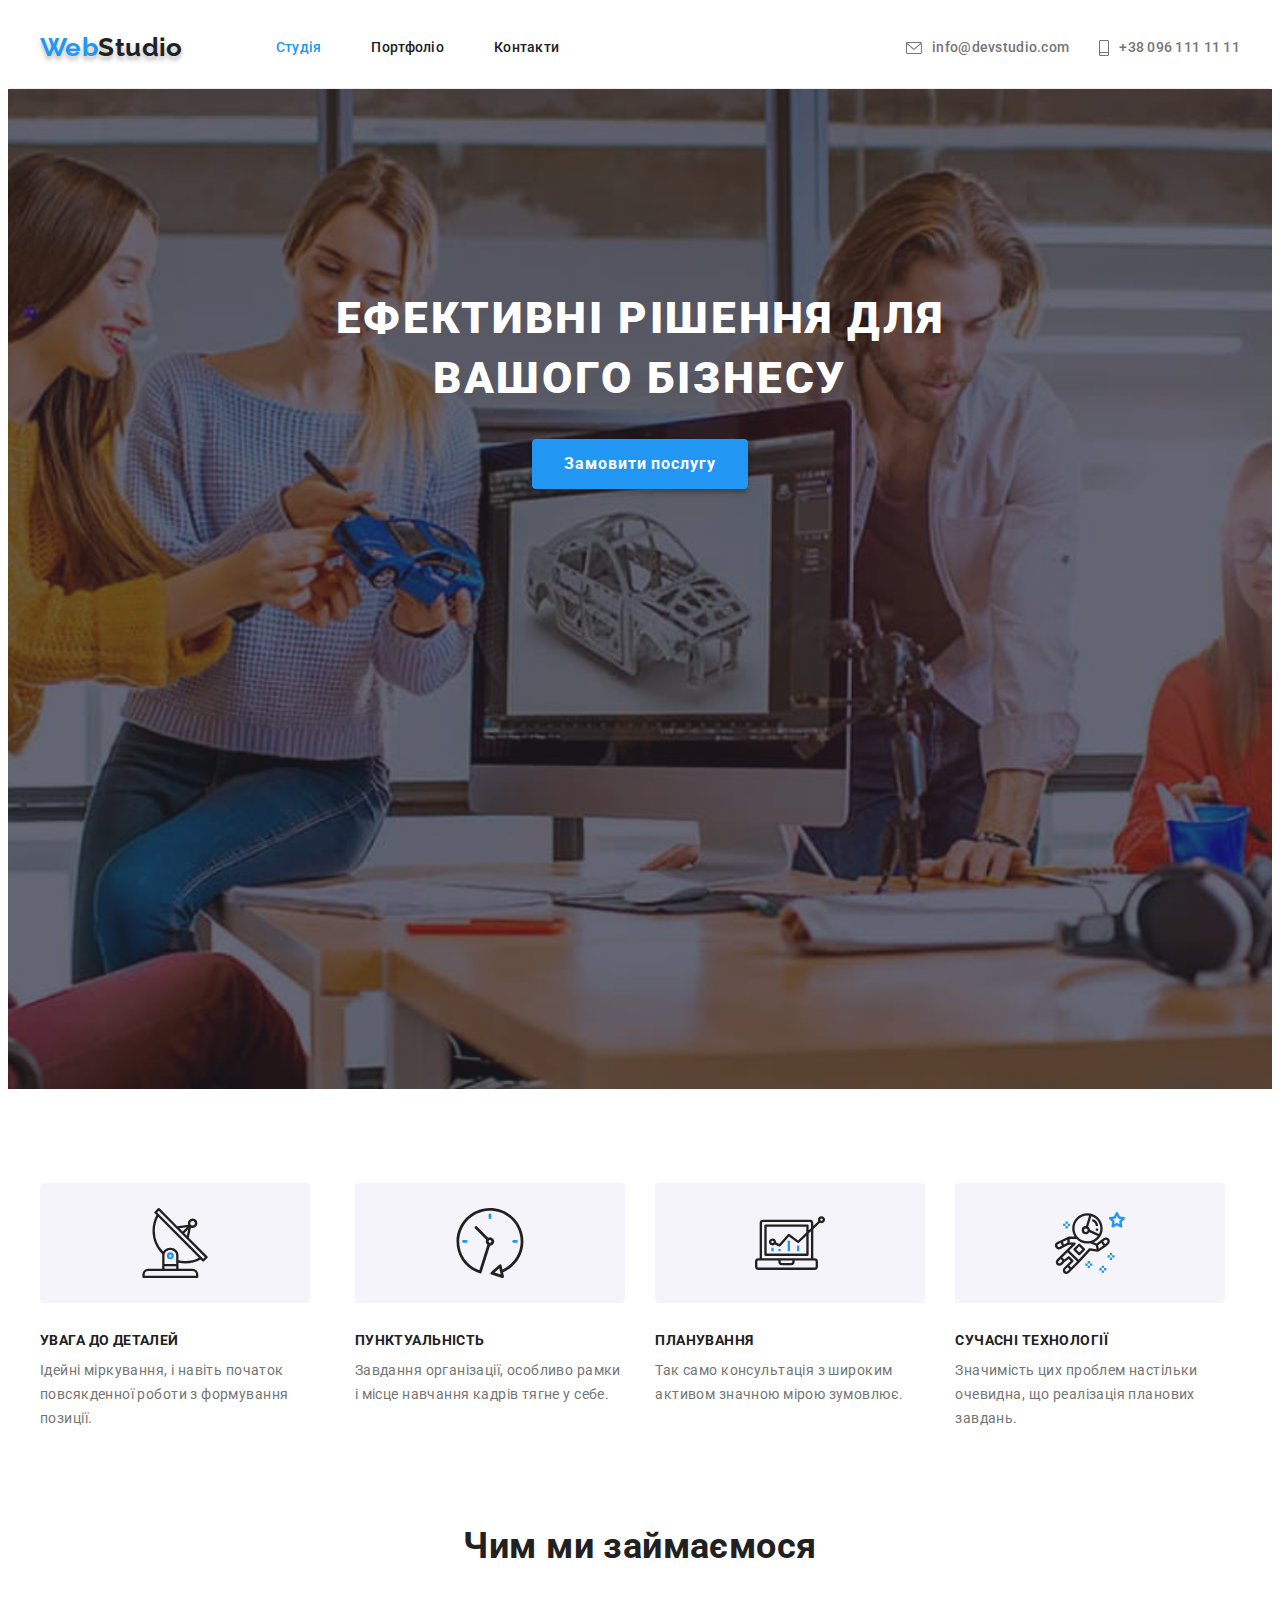
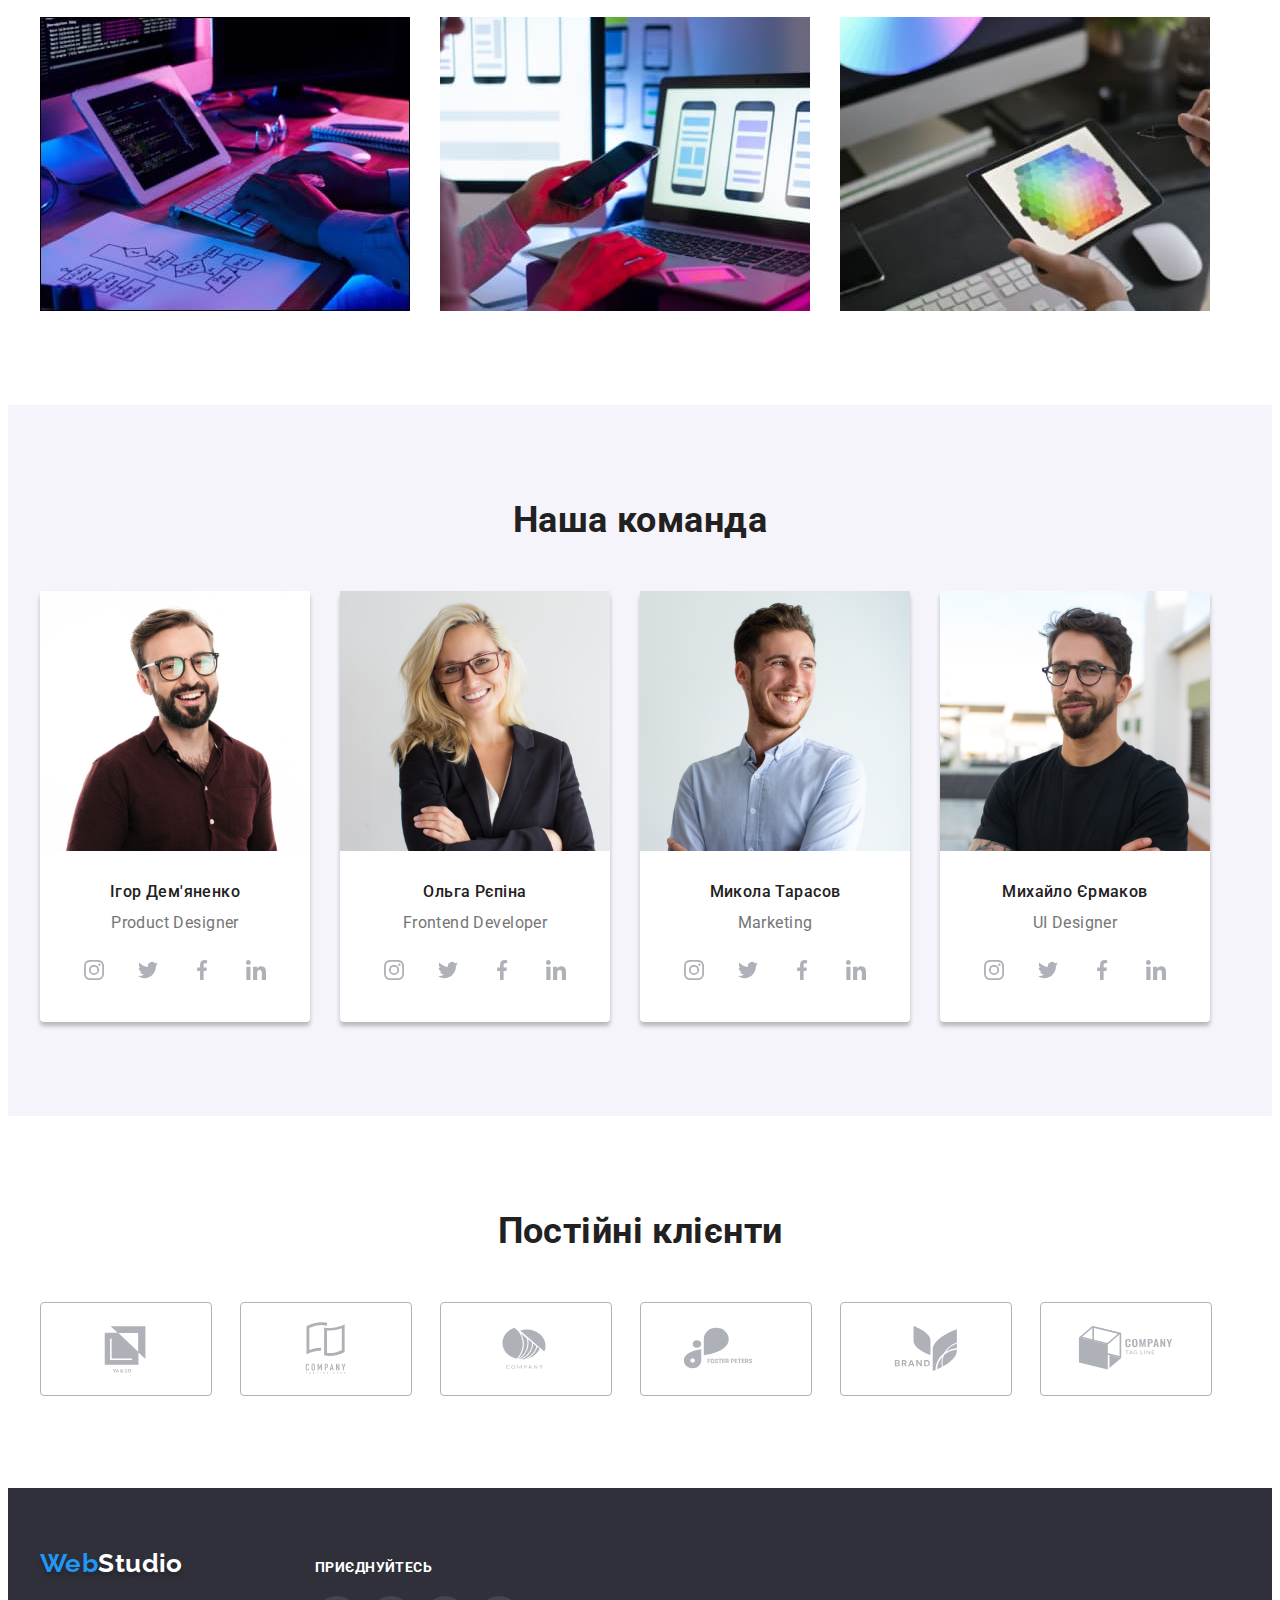
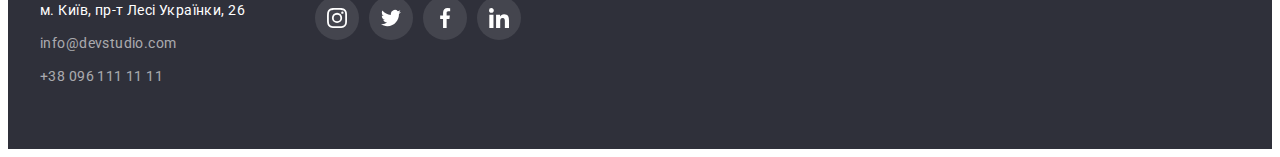
==== index.html @ a99aeb9b "added files from homework4" ====
<!DOCTYPE html>
<html lang="uk">

<head>
  <meta charset="UTF-8">
  <meta http-equiv="X-UA-Compatible" content="IE=edge">
  <meta name="viewport" content="width=device-width, initial-scale=1.0">
  <title>Головна</title>
  <link rel="preconnect" href="https://fonts.googleapis.com">
  <link rel="preconnect" href="https://fonts.gstatic.com" crossorigin>
  <link href="https://fonts.googleapis.com/css2?family=Raleway:wght@700&family=Roboto:wght@400;500;700;900&display=swap"
    rel="stylesheet">
  <link rel="stylesheet" href="https://cdnjs.cloudflare.com/ajax/libs/modern-normalize/1.1.0/modern-normalize.min.css"
    integrity="sha512-wpPYUAdjBVSE4KJnH1VR1HeZfpl1ub8YT/NKx4PuQ5NmX2tKuGu6U/JRp5y+Y8XG2tV+wKQpNHVUX03MfMFn9Q=="
    crossorigin="anonymous" referrerpolicy="no-referrer" />
  <link rel="stylesheet" href="./css/styles.css">

</head>

<body>
  <!-- Шапка сторінки -->
  <header class="main-header">
    <div class="conteiner main-nav">
      <nav class="site-nav">
        <a class="logo" href="./index.html"><span class="log">Web</span>Studio</a>
        <ul class="list-nav">
          <li class="item"><a class="nav-link link" href="./portfolio.html"><span class="accent">Студія</span></a></li>
          <li class="item"><a class="nav-link link" href="./portfolio.html">Портфоліо</a></li>
          <li class="item"><a class="nav-link link" href="./index.html">Контакти</a></li>
        </ul>
      </nav>
      <div class="mail-tell-header">
        <a class="contacts" href="mailto:info@devstudio.com">
          <svg class="mail-icon" width="16px" height="12px">
            <use href="./images/icons.svg#icon-envelope"></use>
          </svg>info@devstudio.com</a>
        <a class="contacts" href="tel:+380961111111"><svg class="icon-tell" width="10px" height="16px">
            <use href="./images/icons.svg#icon-smartphone"></use>
          </svg>+38 096 111 11 11</a>
      </div>
    </div>
  </header>
  <main>

    <section class="hero">
      <div class="conteiner">
        <h1 class="promo-title">Ефективні рішення для вашого бізнесу</h1>
        <button class="button buttons" type="button">Замовити послугу</button>
      </div>
    </section>
    <section class="section">
      <!--заголовок буде скритий-->
      <div class="conteiner">
        <h2 class="visually-hidden">Наші особливості</h2>
        <ul class="list-about">
          <li class="item-about">
            <div class="thumb"> <svg aria-label="логотип-антена" class="logo-why">
                <use href="./images/icons.svg#icon-antenna-logo"></use>
              </svg></div>
            <h3 class="why-title">Увага до деталей</h3>
            <p class="about">
              Ідейні міркування, і навіть початок повсякденної роботи з формування позиції.
            </p>
          </li>
          <li class="item-about">
            <div class="thumb"> <svg aria-label="логотип-годинник" class="logo-why">
                <use href="./images/icons.svg#icon-clock-logo"></use>
              </svg></div>
            <h3 class="why-title">Пунктуальність</h3>
            <p class="about">
              Завдання організації, особливо рамки і місце навчання кадрів тягне у себе.
            </p>
          </li>
          <li class="item-about">
            <div class="thumb"> <svg aria-label="логотип-діаграмма" class="logo-why">
                <use href="./images/icons.svg#icon-diagram-logo"></use>
              </svg></div>
            <h3 class="why-title">Планування</h3>
            <p class="about">Так само консультація з широким активом значною мірою зумовлює.</p>
          </li>
          <li class="item-about">
            <div class="thumb"><svg aria-label="логотип-астронавт" class="logo-why">
                <use href="./images/icons.svg#icon-astronaut-logo"></use>
              </svg> </div>
            <h3 class="why-title">Сучасні технології</h3>
            <p class="about">Значимість цих проблем настільки очевидна, що реалізація планових завдань.</p>
          </li>
        </ul>
      </div>
    </section>
    <section class="section section-nopad">
      <div class="conteiner">
        <h2 class="section-title">Чим ми займаємося</h2>
        <ul class="list-photo">
          <li class="photo-items">
            <img src="./images/do1.jpg" alt="pages for PC" width="370">
          </li>
          <li class="photo-items">
            <img src="./images/do2.jpg" alt="pages for mobile" width="370">
          </li>
          <li class="photo-items">
            <img src="./images/do3.jpg" alt="pages for other gadgets" width="370">
          </li>
        </ul>
      </div>
    </section>
    <section class="our-team section">
      <div class="conteiner">
        <h2 class="section-title">Наша команда</h2>
        <ul class="list-staff">
          <li class="item-staff">
            <img src="./images/photo-1.jpg" alt="Igor's photo" width="270" height="260">
            <div class="staff-cards">
              <h3 class="staff-title">Ігор Дем'яненко </h3>
              <p class="position">Product Designer</p>
              <ul class="list-social-network">
                <li class="network-item"> <a class="social-link link" href="https://www.instagram.com/" target="_blank"
                    rel="noopener noreferrer nofollow"><svg aria-label="логотип Інстаграм" class="cards-icons-network">
                      <use href="./images/icons.svg#icon-instagram-logo"></use>
                    </svg></a></li>
                <li class="network-item"><a class="social-link link"" href=" https://twitter.com/" target="_blank"
                    rel="noopener noreferrer nofollow"><svg aria-label="логотип Твіттер" class="cards-icons-network">
                      <use href="./images/icons.svg#icon-twitter-logo"></use>
                    </svg></a></li>
                <li class="network-item"><a class="social-link link"" href=" https://www.facebook.com/" target="_blank"
                    rel="noopener noreferrer nofollow"><svg aria-label="логотип Фейсбук" class="cards-icons-network">
                      <use href="./images/icons.svg#icon-facebook-logo"></use>
                    </svg></a></li>
                <li class="network-item"><a class="social-link link"" href=" https://www.linkedin.com/" target="_blank"
                    rel="noopener noreferrer nofollow"><svg aria-label="логотип Лінкедин" class="cards-icons-network">
                      <use href="./images/icons.svg#icon-linkedin-logo"></use>
                    </svg></a></li>
              </ul>
            </div>
          </li>
          <li class="item-staff">
            <img src="./images/photo-2.jpg" alt="Olga's photo" width="270" height="260">
            <div class="staff-cards">
              <h3 class="staff-title">Ольга Рєпіна</h3>
              <p class="position">Frontend Developer</p>
              <ul class="list-social-network">
                <li class="network-item"> <a class="social-link link" href="https://www.instagram.com/" target="_blank"
                    rel="noopener noreferrer nofollow"><svg aria-label="логотип Інстаграм" class="cards-icons-network">
                      <use href="./images/icons.svg#icon-instagram-logo"></use>
                    </svg></a></li>
                <li class="network-item"><a class="social-link link"" href=" https://twitter.com/" target="_blank"
                    rel="noopener noreferrer nofollow"><svg aria-label="логотип Твіттер" class="cards-icons-network">
                      <use href="./images/icons.svg#icon-twitter-logo"></use>
                    </svg></a></li>
                <li class="network-item"><a class="social-link link"" href=" https://www.facebook.com/" target="_blank"
                    rel="noopener noreferrer nofollow"><svg aria-label="логотип Фейсбук" class="cards-icons-network">
                      <use href="./images/icons.svg#icon-facebook-logo"></use>
                    </svg></a></li>
                <li class="network-item"><a class="social-link link"" href=" https://www.linkedin.com/" target="_blank"
                    rel="noopener noreferrer nofollow"><svg aria-label="логотип Лінкедин" class="cards-icons-network">
                      <use href="./images/icons.svg#icon-linkedin-logo"></use>
                    </svg></a></li>
              </ul>
            </div>
          </li>
          <li class="item-staff">
            <img src="./images/photo-3.jpg" alt="Mykola's photo" width="270" height="260">
            <div class="staff-cards">
              <h3 class="staff-title">Микола Тарасов</h3>
              <p class="position">Marketing</p>
              <ul class="list-social-network">
                <li class="network-item"> <a class="social-link link" href="https://www.instagram.com/" target="_blank"
                    rel="noopener noreferrer nofollow"><svg aria-label="логотип Інстаграм" class="cards-icons-network">
                      <use href="./images/icons.svg#icon-instagram-logo"></use>
                    </svg></a></li>
                <li class="network-item"><a class="social-link link"" href=" https://twitter.com/" target="_blank"
                    rel="noopener noreferrer nofollow"><svg aria-label="логотип Твіттер" class="cards-icons-network">
                      <use href="./images/icons.svg#icon-twitter-logo"></use>
                    </svg></a></li>
                <li class="network-item"><a class="social-link link"" href=" https://www.facebook.com/" target="_blank"
                    rel="noopener noreferrer nofollow"><svg aria-label="логотип Фейсбук" class="cards-icons-network">
                      <use href="./images/icons.svg#icon-facebook-logo"></use>
                    </svg></a></li>
                <li class="network-item"><a class="social-link link"" href=" https://www.linkedin.com/" target="_blank"
                    rel="noopener noreferrer nofollow"><svg aria-label="логотип Лінкедин" class="cards-icons-network">
                      <use href="./images/icons.svg#icon-linkedin-logo"></use>
                    </svg></a></li>
              </ul>
            </div>
          </li>
          <li class="item-staff">
            <img src="./images/photo-4.jpg" alt="Mykhaylo's photo" width="270" height="260">
            <div class="staff-cards">
              <h3 class="staff-title">Михайло Єрмаков</h3>
              <p class="position">UI Designer</p>
              <ul class="list-social-network">
                <li class="network-item"> <a class="social-link link" href="https://www.instagram.com/" target="_blank"
                    rel="noopener noreferrer nofollow"><svg aria-label="логотип Інстаграм" class="cards-icons-network">
                      <use href="./images/icons.svg#icon-instagram-logo"></use>
                    </svg></a></li>
                <li class="network-item"><a class="social-link link"" href=" https://twitter.com/" target="_blank"
                    rel="noopener noreferrer nofollow"><svg aria-label="логотип Твіттер" class="cards-icons-network">
                      <use href="./images/icons.svg#icon-twitter-logo"></use>
                    </svg></a></li>
                <li class="network-item"><a class="social-link link"" href=" https://www.facebook.com/" target="_blank"
                    rel="noopener noreferrer nofollow"><svg aria-label="логотип Фейсбук" class="cards-icons-network">
                      <use href="./images/icons.svg#icon-facebook-logo"></use>
                    </svg></a></li>
                <li class="network-item"><a class="social-link link"" href=" https://www.linkedin.com/" target="_blank"
                    rel="noopener noreferrer nofollow"><svg aria-label="логотип Лінкедин" class="cards-icons-network">
                      <use href="./images/icons.svg#icon-linkedin-logo"></use>
                    </svg></a></li>
              </ul>
            </div>
          </li>
        </ul>
      </div>
    </section>
    <section class="section">
      <div class="conteiner">
        <h2 class="section-title">Постійні клієнти</h2>
        <ul class="list-partners">
          <li class="items-partners"><a class="link-partners link" href="#"><svg aria-label="логотип компанії"
                class="company-logo logo-hover">
                <use href="./images/icons.svg#icon-partners-1"></use>
              </svg></a></li>
          <li class="items-partners"><a class="link-partners link" href="#"><svg aria-label="логотип компанії"
                class="company-logo ">
                <use href="./images/icons.svg#icon-partners-2"></use>
              </svg></a></li>
          <li class="items-partners"><a class="link-partners link" href="#"><svg aria-label="логотип компанії"
                class="company-logo ">
                <use href="./images/icons.svg#icon-partners-3"></use>
              </svg></a></li>
          <li class="items-partners"><a class="link-partners link" href="#"><svg aria-label="логотип компанії"
                class="company-logo ">
                <use href="./images/icons.svg#icon-partners-4"></use>
              </svg></a>
          </li>
          <li class="items-partners"><a class="link-partners link" href="#"><svg aria-label="логотип компанії"
                class="company-logo ">
                <use href="./images/icons.svg#icon-partners-5"></use>
              </svg></a></li>
          <li class="items-partners"><a class="link-partners link" href="#"><svg aria-label="логотип компанії"
                class="company-logo ">
                <use href="./images/icons.svg#icon-partners-6"></use>
              </svg></a></li>
        </ul>
      </div>
    </section>
  </main>
  <footer class="foot">
    <div class="conteiner footer">
      <div class="logo-contacts"><a class="logo" href="index.html"><span class="log">Web</span><span
            class="logo-footer">Studio</span></a>
        <address>
          <ul class="list-footer">
            <li class="items-footer"><a class="address-link" href="https://goo.gl/maps/CPtrU1FHBa2aNyZL9"
                target="_blank" rel="noopener noreferrer nofollow">м. Київ,
                пр-т Лесі Українки, 26</a></li>
            <li class="items-footer"><a class="footer-link link" href="mailto:info@devstudio.com">info@devstudio.com</a>
            </li>
            <li class="items-footer"><a class="footer-link link" href="tel:+380961111111">+38 096 111 11 11</a></li>
          </ul>
        </address>
      </div>
      <div class="network-link">
        <h3 class="why-title network">Приєднуйтесь</h3>
        <ul class="list-social-network">
          <li class="network-item"> <a class="dark social-link link" href="https://www.instagram.com/" target="_blank"
              rel="noopener noreferrer nofollow"><svg aria-label="логотип Інстаграм" class="icons-network">
                <use href="./images/icons.svg#icon-instagram-logo"></use>
              </svg></a></li>
          <li class="network-item"><a class="dark social-link link" href=" https://twitter.com/" target="_blank"
              rel="noopener noreferrer nofollow"><svg aria-label="логотип Твіттер" class="icons-network">
                <use href="./images/icons.svg#icon-twitter-logo"></use>
              </svg></a></li>
          <li class="network-item"><a class="dark social-link link" href=" https://www.facebook.com/" target="_blank"
              rel="noopener noreferrer nofollow"><svg aria-label="логотип Фейсбук" class="icons-network">
                <use href="./images/icons.svg#icon-facebook-logo"></use>
              </svg></a></li>
          <li class="network-item"><a class="dark social-link link" href=" https://www.linkedin.com/" target="_blank"
              rel="noopener noreferrer nofollow"><svg aria-label="логотип Лінкедин" class="icons-network">
                <use href="./images/icons.svg#icon-linkedin-logo"></use>
              </svg></a></li>
        </ul>
      </div>
    </div>

  </footer>
</body>

</html>
---- css/styles.css ----
:root {
    --primary-text-color: #757575;
    --title-text-color: #212121;
    --accent-color: #2196F3;
    --primary-white-color: #FFFFFF;
    --portfolio-border-color: #EEEEEE;
    --black-color: #000000;
    --section-grey-color: #F5F4FA;
    --grey-shadow: #FFFFFF99;
    --hero-footer-color: #2F303A;
    --header-border-color: #ECECEC;
    --logo-color: #AFB1B8;

}

body {
    font-family: 'Roboto', sans-serif;
    font-size: 14px;
    background-color: var(--primary-white-color);
    color: var(--primary-text-color);
    letter-spacing: 0.03em;

}

h1,
h2,
h3,
h4,
h5,
h6,
p {
    margin-top: 0;
    margin-bottom: 0;
}

ul,
ol {
    margin-top: 0;
    margin-bottom: 0;
    padding-left: 0;
}

.section {
    padding-top: 94px;
    padding-bottom: 94px;
}

.buttons {
    display: block;
    margin: 0 auto;
    cursor: pointer;
    border: none;
    border-radius: 4px;

    text-align: center;
    font-family: inherit;
}

img {
    display: block;
    max-width: 100%;
    height: auto;
}

.link {
    text-decoration: none;
}

.list-nav,
.list-about,
.list-photo,
.list-staff,
.list-footer,
.list-button,
.list-partners,
.list-portfolio,
.list-social-network {
    list-style-type: none;
}

.conteiner {
    margin-left: auto;
    margin-right: auto;
    width: 1200px;
    padding-left: 15px;
    padding-right: 15px;

}

.main-header {
    border-bottom: 1px solid var(--header-border-color);

    border-bottom-left-radius: 4px;
    border-bottom-right-radius: 4px;
    box-shadow: 0px, 4px rgba(0, 0, 0, 0.25);
}

.logo {
    font-family: 'Raleway';
    font-weight: 700;
    font-size: 26px;
    line-height: 1.2;
    text-decoration: none;
    text-shadow: 0px 4px 4px rgba(0, 0, 0, 0.25);
    color: var(--title-text-color)
}

.logo>.log {
    color: var(--accent-color);
}

.accent {
    color: var(--accent-color);
}

.visually-hidden {
    position: absolute;
    width: 1px;
    height: 1px;
    margin: -1px;
    border: 0;
    padding: 0;

    white-space: nowrap;
    clip-path: inset(100%);
    clip: rect(0 0 0 0);
    overflow: hidden;
}

.site-nav .nav-link {
    display: inline-block;

    padding-top: 32px;
    padding-bottom: 32px;

    font-weight: 500;
    line-height: 1.14;
    letter-spacing: 0.02em;
    color: var(--title-text-color);
}


.list-nav,
.site-nav,
.main-nav,
.list-photo,
.list-staff {
    display: flex;
    align-items: center;
}

/* Шапка навігація */
.list-nav {
    margin-left: 93px;
    gap: 50px;

}

.mail-tell-header {
    display: flex;
    gap: 30px;
    justify-content: center;
    align-items: center;
    margin-left: auto;
}

.site-nav .nav-link:hover,
.site-nav .nav-link:focus,
.contacts:hover,
.contacts:focus,
.list-footer a:hover,
.list-footer a:focus {
    color: var(--accent-color);
}

.contacts {
    display: inline-flex;
    align-items: center;
    padding-top: 32px;
    padding-bottom: 32px;

    font-weight: 500;
    line-height: 1.14;
    letter-spacing: 0.02em;
    color: var(--primary-text-color);
    fill: currentColor;
    text-decoration: none;

}

.contacts>.mail-icon {
    margin-right: 10px;

}

.contacts>.icon-tell {
    margin-right: 10px;

}

.icon-tell:hover,
.icon-tell:focus,
.mail-icon:hover,
.mail-icon:focus {
    fill: var(--accent-color);
}

/* Герой */
.hero {
    max-width: 1600px;
    height: 600px;
    margin: 0 auto;
    padding: 200px 0;
    text-align: center;
    background-color: #C4C4C4;
    background-image: linear-gradient(rgba(47, 48, 58, 0.4),
            rgba(47, 48, 58, 0.4)),
        url("../images/BG-image.jpg");
    background-repeat: no-repeat;
    background-position: center;
    background-size: cover;
}

.promo-title {
    width: 696px;
    margin: 0 auto;
    margin-bottom: 30px;
    font-weight: 900;

    font-size: 44px;
    line-height: 1.36;

    letter-spacing: 0.06em;
    text-transform: uppercase;
    color: var(--primary-white-color);
}

.button {
    padding: 10px 32px;
    background-color: var(--accent-color);
    color: var(--primary-white-color);
    font-weight: 700;
    font-size: 16px;
    line-height: 1.88;
    letter-spacing: 0.06em;

    box-shadow: 0px 4px 4px rgba(0, 0, 0, 0.25);
    border-radius: 4px;
}

.button:hover,
.button:focus {
    background-color: #188CE8;
    box-shadow: 0px 4px 4px rgba(0, 0, 0, 0.15);
}

.section-nopad {
    padding-top: 0;
}

/* Секція 2  */
.list-about {
    display: flex;
    align-items: flex-start;
    gap: 30px;
}

.item-about {
    flex-basis: calc((100%-90px)/4);
}

.thumb {
    display: flex;
    align-items: center;
    justify-content: center;

    margin-bottom: 30px;
    width: 270px;
    height: 120px;

    background-color: var(--section-grey-color);
    border-radius: 4px;
}

.logo-why {
    width: 70px;
    height: 70px;
}

.photo-items:not(:last-child),
.item-staff:not(:last-child) {
    margin-right: 30px;
}

/* Секція 3  */
.why-title {
    margin-bottom: 10px;
    color: var(--title-text-color);
    font-size: 14px;
    font-weight: 700;
    line-height: 1.14;
    text-transform: uppercase;
}

.about {
    font-size: 14px;
    line-height: 1.71;
}

.section-title {
    margin-bottom: 50px;
    color: var(--title-text-color);
    font-weight: 700;
    font-size: 36px;
    line-height: 1.17;
    text-align: center;
}

/* Секція 4 */
.our-team {
    background-color: var(--section-grey-color);
    text-align: center;
}

.item-staff {
    background-color: var(--primary-white-color);
    /* Тут має бути ще тінь, але як я зрозуміла поки що це не обов'язково робити*/
    box-shadow: 0px 4px 4px 0px rgba(0, 0, 0, 0.25);
    border-radius: 4px;
}

.staff-cards {
    padding-top: 30px;
    padding-bottom: 30px;
}

.staff-title {
    margin-bottom: 10px;
    color: var(--title-text-color);
    font-weight: 500;
    font-size: 16px;
    line-height: 1.36;
}

.list-social-network {
    display: flex;
    align-items: center;
    justify-content: center;
    gap: 10px;
}

.network-item {
    width: 44px;
    height: 44px;
}

.cards-icons-network {
    width: 20px;
    height: 20px;
    fill: currentColor;
}

.social-link:hover,
.social-link:focus {
    color: var(--primary-white-color);
}

.social-link {
    display: flex;
    justify-content: center;
    align-items: center;
    color: var(--logo-color);

    width: 100%;
    height: 100%;
    border-radius: 50%;
}

.position {
    margin-bottom: 16px;
    font-size: 16px;
    line-height: 1.19;
}

/* Секція 5 */
.list-partners {
    display: flex;
    gap: 30px;

}

.items-partners {

    width: 170px;
    height: 92px;
}

.link-partners {
    display: flex;
    justify-content: center;
    align-items: center;
    width: 100%;
    height: 100%;

    color: var(--logo-color);

    border: 1px solid #AFB1B8;
    border-radius: 4px;
}

.link-partners:hover,
.link-partners:focus {
    border-color: var(--accent-color);
    color: var(--accent-color);
}

.company-logo {
    width: 106px;
    height: 60px;

    fill: currentColor;
}

/* Футер */

.foot {
    background-color: var(--hero-footer-color);
    padding-top: 60px;
    padding-bottom: 60px;
}

.logo-contacts {
    margin-right: 70px;
}

.foot .logo {
    display: block;
    margin-bottom: 20px;
}

.logo-footer {
    color: var(--primary-white-color);
}

.address-link {
    display: block;
    font-style: normal;
    /*исходный текст был курсивным, поэтому поставила font-style: normal */
    line-height: 1.71;
    text-decoration: none;
    color: var(--primary-white-color);
}

.items-footer:not(:last-child) {
    margin-bottom: 9px;
}

.footer {
    display: flex;
    align-items: baseline;
}


.footer-link {
    display: block;
    line-height: 1.71;
    font-style: normal;
    /*исходный текст был курсивным, поэтому поставила font-style: normal */
    color: var(--grey-shadow);
}

.network {
    color: var(--primary-white-color);
    margin-bottom: 20px;
}

.dark {
    background-color: rgba(255, 255, 255, 0.1);
}


.icons-network {
    width: 20px;
    height: 20px;
    fill: var(--primary-white-color);
}

.social-link:hover,
.social-link:focus {
    background-color: var(--accent-color);
}


/* Сторінка портфоліо */

.list-button {
    display: flex;
    justify-content: center;
    margin-bottom: 50px;
    gap: 8px;
}

.button-filter {
    color: var(--title-text-color);
    background-color: var(--section-grey-color);
    font-weight: 500;
    font-size: 16px;
    line-height: 1.62;
    letter-spacing: inherit;

    padding: 6px 22px;
}

.button-filter:hover,
.button-filter:focus {
    background-color: var(--accent-color);
    color: var(--primary-white-color);
    box-shadow: 0px 3px 1px rgba(0, 0, 0, 0.1),
        0px 1px 2px rgba(0, 0, 0, 0.08),
        0px 2px 2px rgba(0, 0, 0, 0.12);
}

.list-portfolio {
    display: flex;
    flex-wrap: wrap;
    gap: 30px;
}

.border {
    padding: 20px 24px;
    /* Встановить стилі правої рамки */
    border-right-width: 1px;
    border-right-style: solid;
    border-right-color: var(--portfolio-border-color);

    /* Встановить стилі нижньої рамки */
    border-bottom-width: 1px;
    border-bottom-style: solid;
    border-bottom-color: var(--portfolio-border-color);

    /* Встановить стилі лівої рамки */
    border-left-width: 1px;
    border-left-style: solid;
    border-left-color: var(--portfolio-border-color);
}

.link-portfolio {
    display: block;

    color: var(--primary-text-color);
}

.link-portfolio:hover,
.link-portfolio:focus {
    box-shadow: 1px 4px 6px 0px rgba(0, 0, 0, 0.16),
        0px 4px 4px 0px rgba(0, 0, 0, 0.06),
        0px 1px 1px 0px rgba(0, 0, 0, 0.12);
}

.portfolio-title {
    margin-bottom: 4px;

    color: var(--title-text-color);
    font-weight: 700;
    font-size: 18px;
    line-height: 2;
    letter-spacing: 0.06em;
}

.about-portfolio {
    font-size: 16px;
    line-height: 1.88;
}
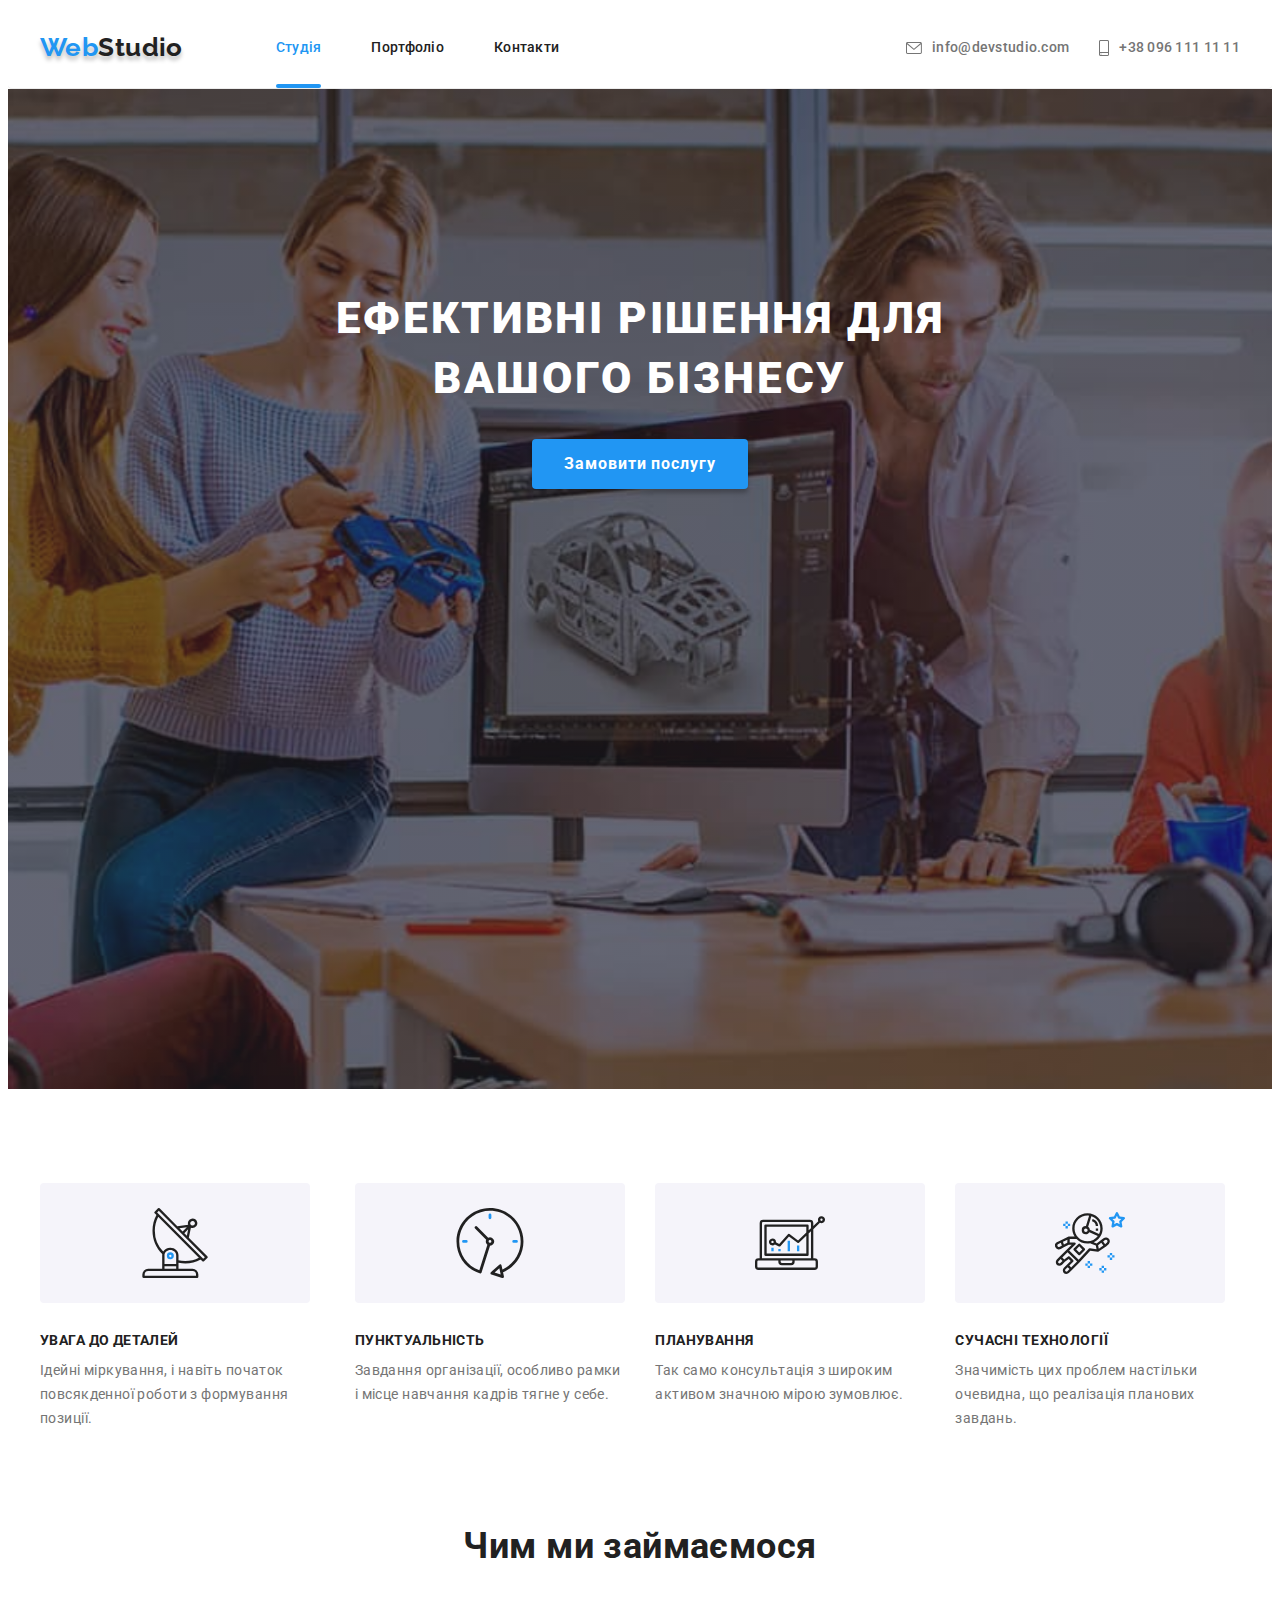
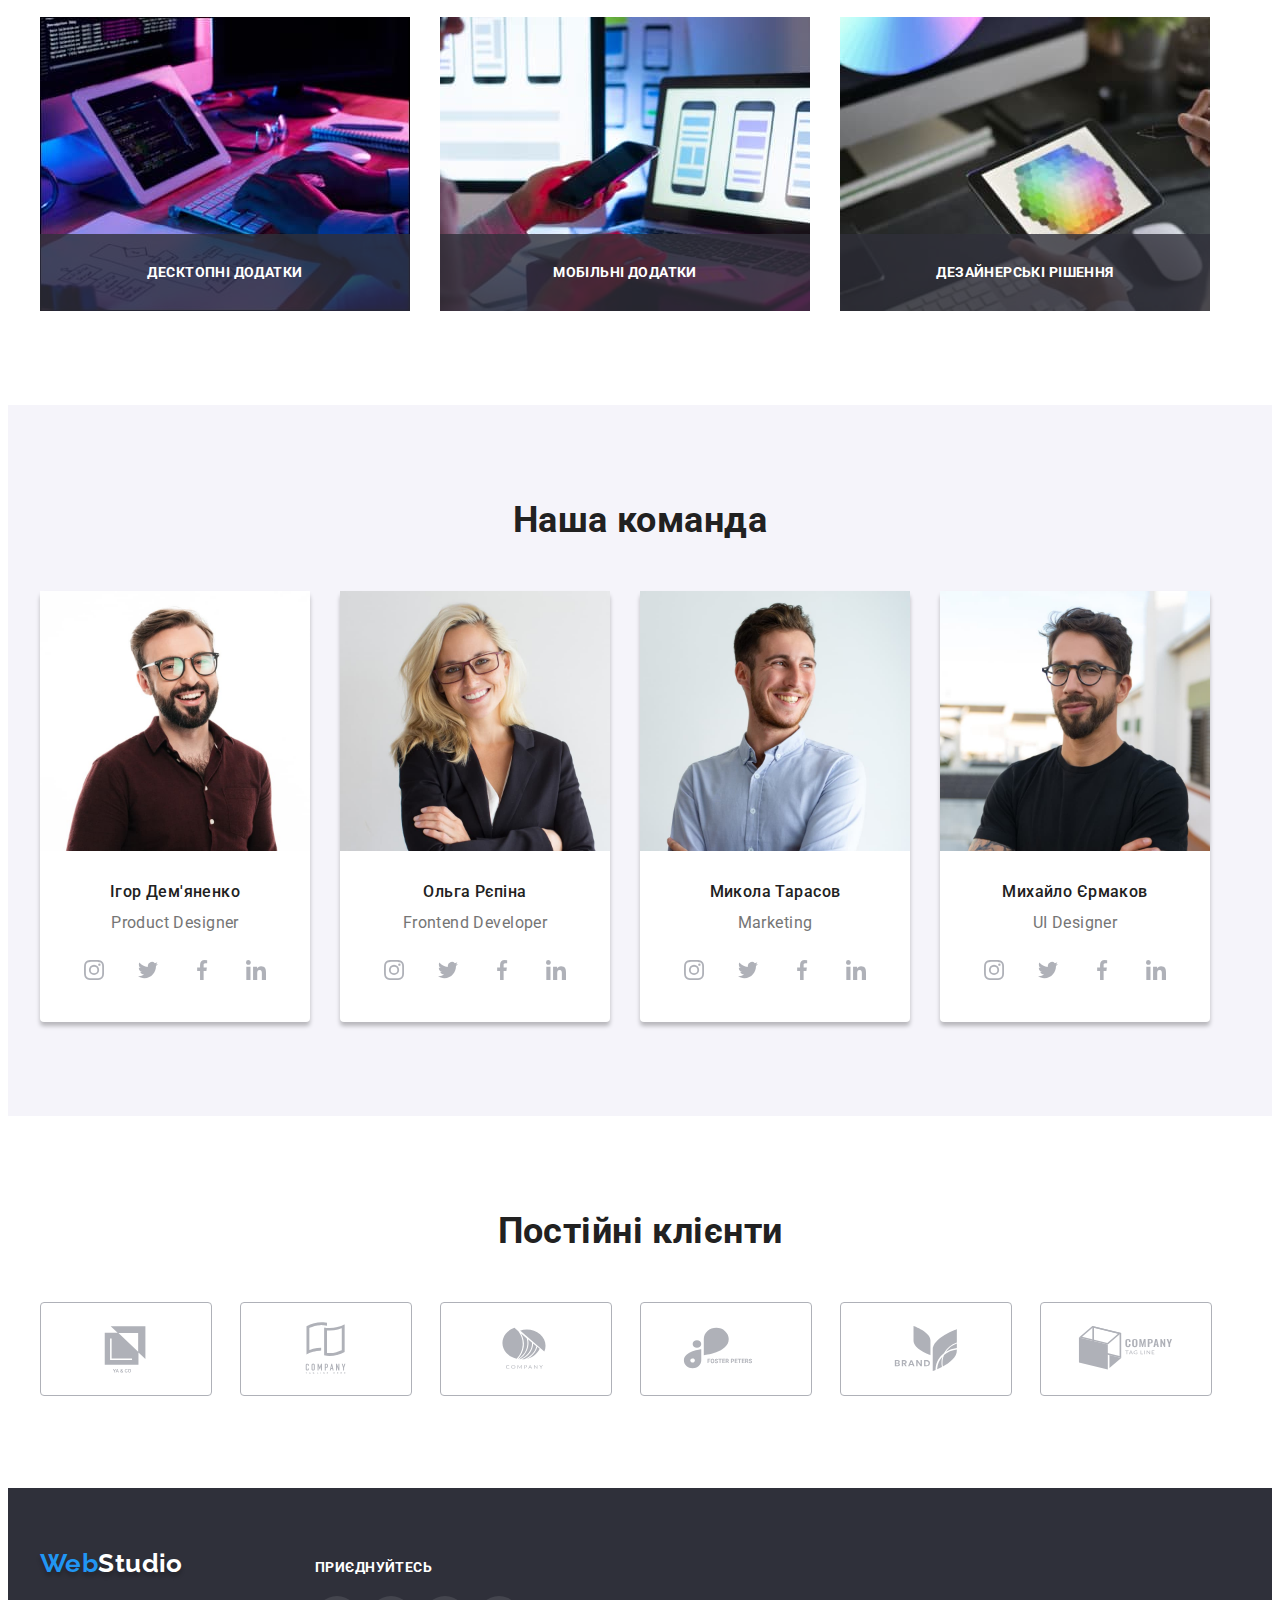
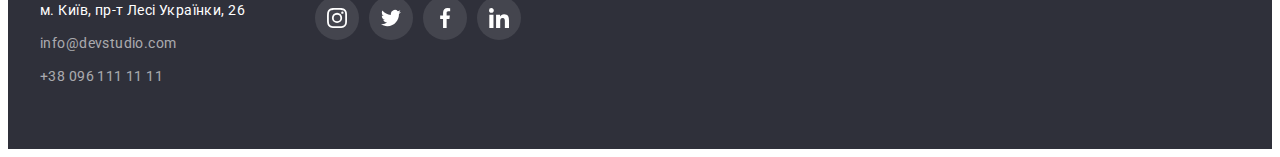
==== commit ed375435: "added overlay" ====
--- a/index.html
+++ b/index.html
@@ -94,12 +94,19 @@
         <ul class="list-photo">
           <li class="photo-items">
             <img src="./images/do1.jpg" alt="pages for PC" width="370">
+
+            <p class="label-text">Десктопні додатки</p>
+
           </li>
           <li class="photo-items">
             <img src="./images/do2.jpg" alt="pages for mobile" width="370">
+            <p class="label-text">Мобільні додатки</p>
           </li>
           <li class="photo-items">
             <img src="./images/do3.jpg" alt="pages for other gadgets" width="370">
+
+            <p class="label-text">Дезайнерські рішення</p>
+
           </li>
         </ul>
       </div>
--- a/css/styles.css
+++ b/css/styles.css
@@ -10,6 +10,7 @@
     --hero-footer-color: #2F303A;
     --header-border-color: #ECECEC;
     --logo-color: #AFB1B8;
+    --transition-dur-fun: 250ms cubic-bezier(0.4, 0, 0.2, 1);
 
 }
 
@@ -64,6 +65,20 @@
 
 .link {
     text-decoration: none;
+}
+
+.visually-hidden {
+    position: absolute;
+    width: 1px;
+    height: 1px;
+    margin: -1px;
+    border: 0;
+    padding: 0;
+
+    white-space: nowrap;
+    clip-path: inset(100%);
+    clip: rect(0 0 0 0);
+    overflow: hidden;
 }
 
 .list-nav,
@@ -109,25 +124,8 @@
     color: var(--accent-color);
 }
 
-.accent {
-    color: var(--accent-color);
-}
-
-.visually-hidden {
-    position: absolute;
-    width: 1px;
-    height: 1px;
-    margin: -1px;
-    border: 0;
-    padding: 0;
-
-    white-space: nowrap;
-    clip-path: inset(100%);
-    clip: rect(0 0 0 0);
-    overflow: hidden;
-}
-
 .site-nav .nav-link {
+    position: relative;
     display: inline-block;
 
     padding-top: 32px;
@@ -137,8 +135,25 @@
     line-height: 1.14;
     letter-spacing: 0.02em;
     color: var(--title-text-color);
-}
-
+
+    transition: color var(--transition-dur-fun);
+}
+
+.accent {
+    color: var(--accent-color);
+}
+
+.accent::after {
+    position: absolute;
+    left: 0;
+    bottom: 0;
+    content: "";
+    display: block;
+    width: 100%;
+    height: 4px;
+    background-color: var(--accent-color);
+    border-radius: 2px;
+}
 
 .list-nav,
 .site-nav,
@@ -185,6 +200,8 @@
     color: var(--primary-text-color);
     fill: currentColor;
     text-decoration: none;
+
+    transition: color var(--transition-dur-fun);
 
 }
 
@@ -245,7 +262,9 @@
     letter-spacing: 0.06em;
 
     box-shadow: 0px 4px 4px rgba(0, 0, 0, 0.25);
-    border-radius: 4px;
+
+    transition: background-color var(--transition-dur-fun),
+        box-shadow var(--transition-dur-fun);
 }
 
 .button:hover,
@@ -290,6 +309,26 @@
 .photo-items:not(:last-child),
 .item-staff:not(:last-child) {
     margin-right: 30px;
+}
+
+.photo-items {
+    position: relative;
+}
+
+.label-text {
+    position: absolute;
+    left: 0;
+    bottom: 0;
+    width: 100%;
+    padding-top: 27px;
+    padding-bottom: 27px;
+    font-weight: 700;
+    font-size: 14px;
+    line-height: 1.6;
+    text-align: center;
+    text-transform: uppercase;
+    color: var(--primary-white-color);
+    background-color: rgba(47, 48, 58, 0.8);
 }
 
 /* Секція 3  */
@@ -358,6 +397,7 @@
     width: 20px;
     height: 20px;
     fill: currentColor;
+    transition: fill var(--transition-dur-fun);
 }
 
 .social-link:hover,
@@ -374,6 +414,9 @@
     width: 100%;
     height: 100%;
     border-radius: 50%;
+
+    transition: color var(--transition-dur-fun),
+        background-color var(--transition-dur-fun);
 }
 
 .position {
@@ -406,6 +449,7 @@
 
     border: 1px solid #AFB1B8;
     border-radius: 4px;
+    transition: color var(--transition-dur-fun), border-color var(--transition-dur-fun);
 }
 
 .link-partners:hover,
@@ -419,6 +463,7 @@
     height: 60px;
 
     fill: currentColor;
+    transition: fill var(--transition-dur-fun);
 }
 
 /* Футер */
@@ -449,6 +494,7 @@
     line-height: 1.71;
     text-decoration: none;
     color: var(--primary-white-color);
+    transition: color var(--transition-dur-fun);
 }
 
 .items-footer:not(:last-child) {
@@ -467,6 +513,8 @@
     font-style: normal;
     /*исходный текст был курсивным, поэтому поставила font-style: normal */
     color: var(--grey-shadow);
+
+    transition: color var(--transition-dur-fun);
 }
 
 .network {
@@ -509,6 +557,9 @@
     letter-spacing: inherit;
 
     padding: 6px 22px;
+    transition: background-color var(--transition-dur-fun),
+        color var(--transition-dur-fun),
+        box-shadow var(--transition-dur-fun);
 }
 
 .button-filter:hover,
@@ -548,6 +599,7 @@
     display: block;
 
     color: var(--primary-text-color);
+    transition: box-shadow var(--transition-dur-fun);
 }
 
 .link-portfolio:hover,
@@ -570,4 +622,35 @@
 .about-portfolio {
     font-size: 16px;
     line-height: 1.88;
+}
+
+.list-wrapper {
+    position: relative;
+    overflow: hidden;
+}
+
+.overlay {
+    position: absolute;
+    top: 0;
+    left: 0;
+    width: 100%;
+    height: 100%;
+    padding: 63px 24px;
+
+    font-weight: 400;
+    font-size: 18px;
+    line-height: 1.3;
+    text-align: left;
+
+    background-color: rgba(33, 150, 243, 0.9);
+    color: var(--primary-white-color);
+
+    overflow: auto;
+    transform: translateY(100%);
+    transition: transform var(--transition-dur-fun);
+}
+
+.link-portfolio:hover .overlay,
+.link-portfolio:focus .overlay {
+    transform: translateY(0%);
 }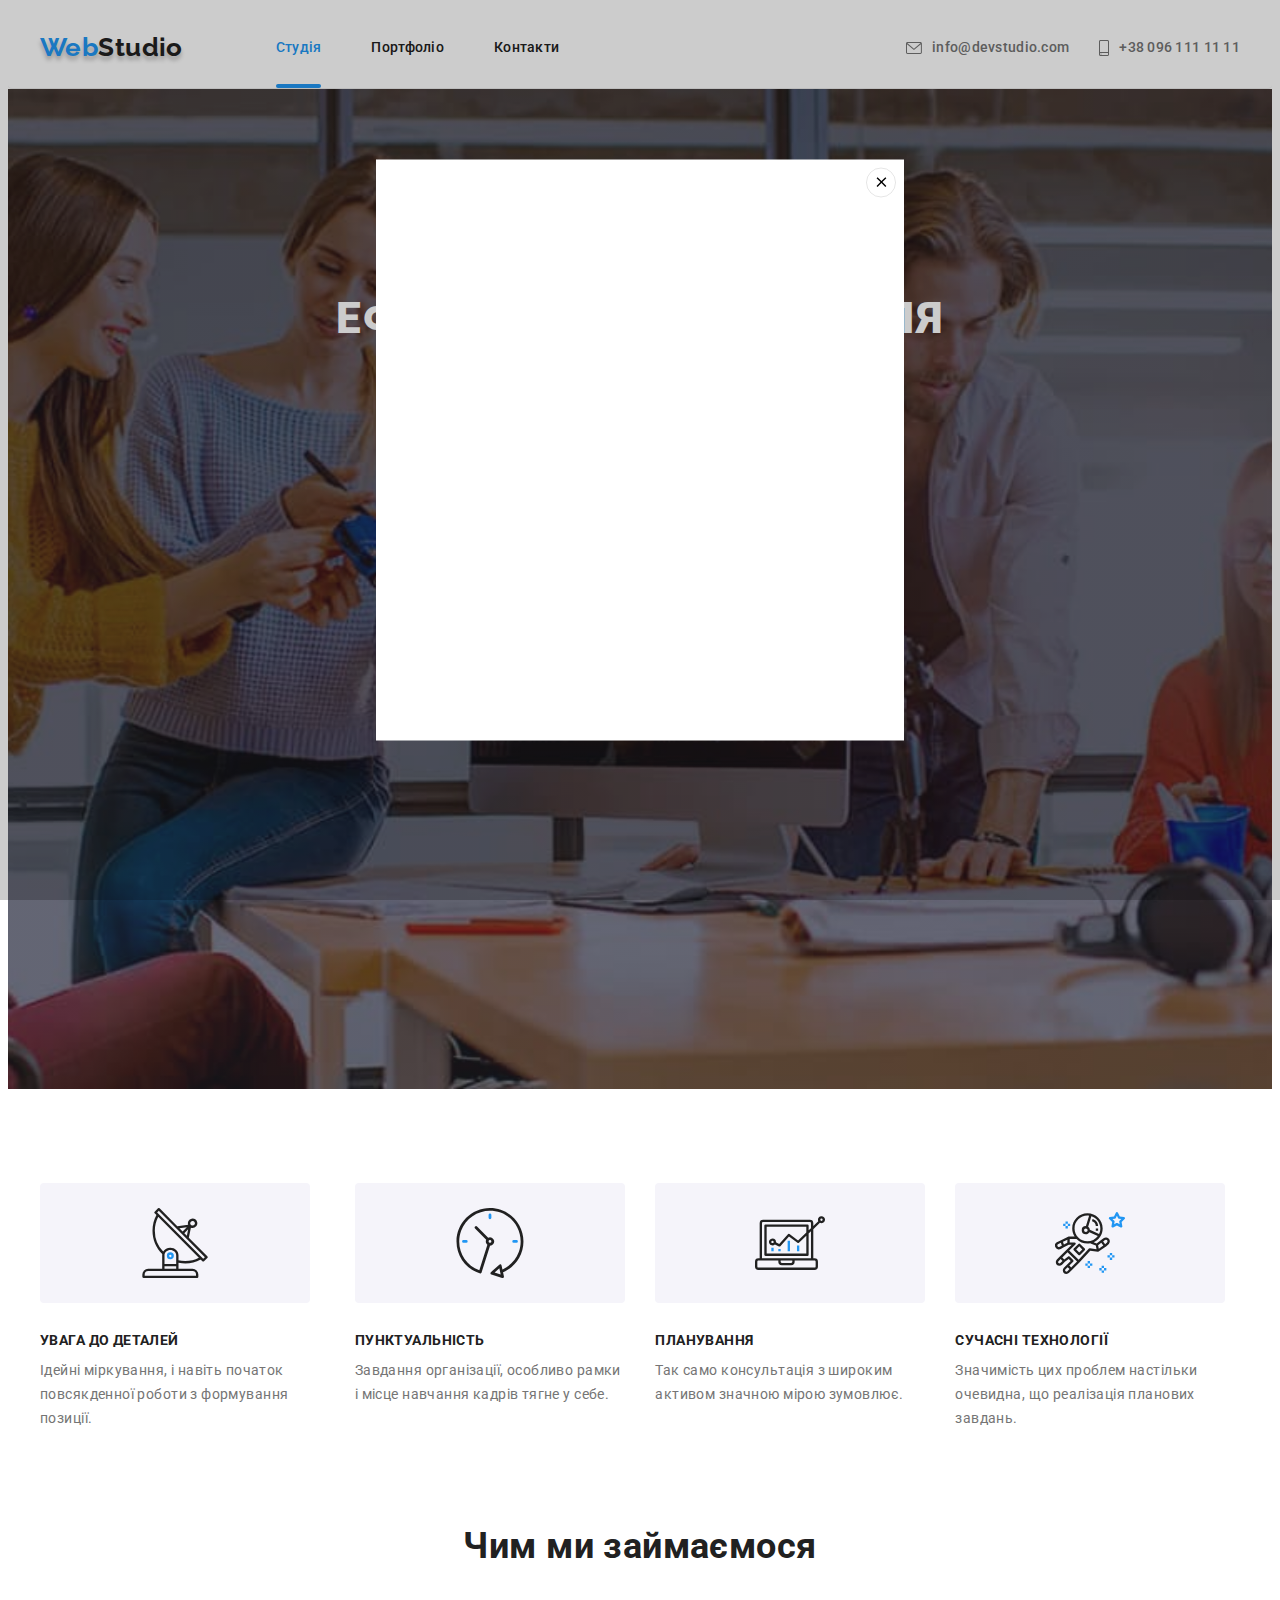
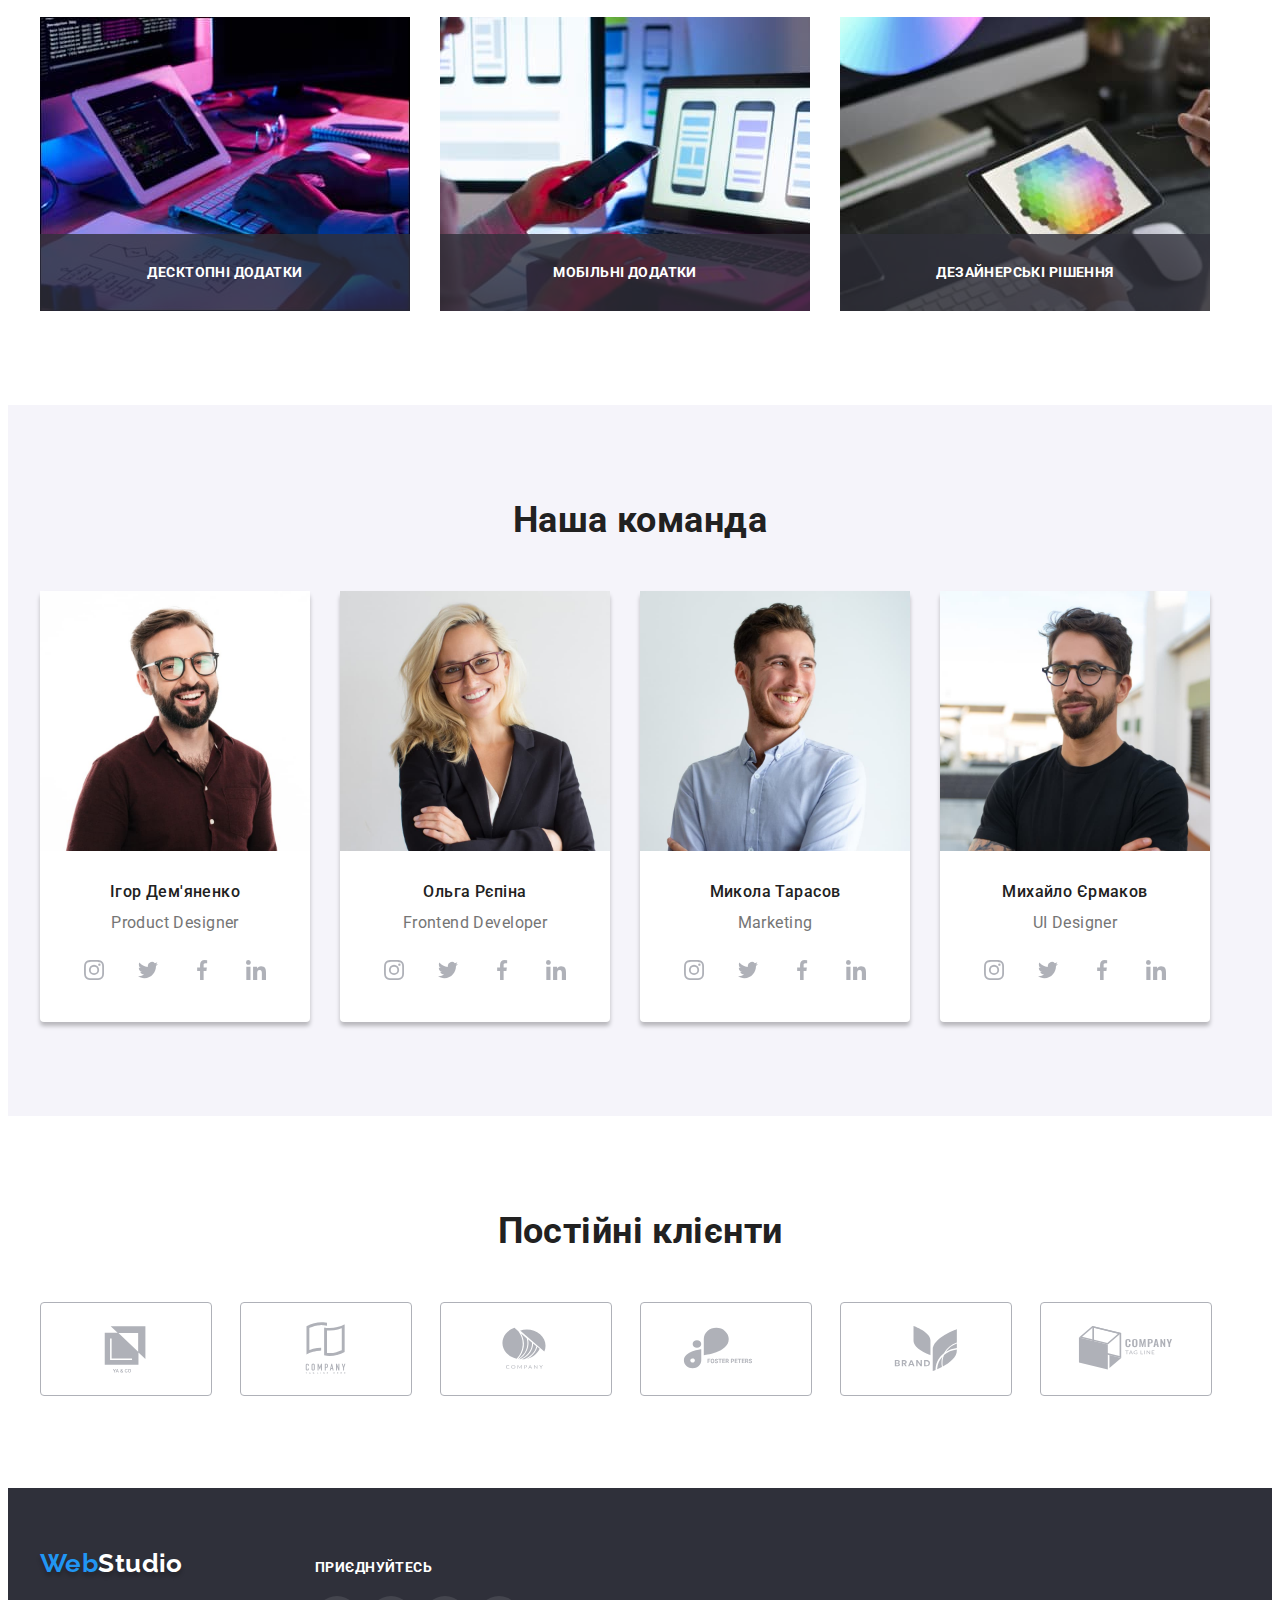
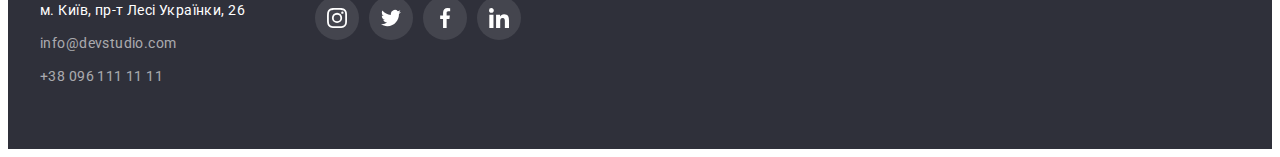
==== commit 87929459: "added modal" ====
--- a/index.html
+++ b/index.html
@@ -290,6 +290,12 @@
     </div>
 
   </footer>
+  <div class="backdrop">
+    <div class="modal"><button type="button" class="close-modal"><svg class="icon-button-close" width="18" height="18">
+          <use href="/images/icons.svg#icon-close"></use>
+        </svg>
+      </button></div>
+  </div>
 </body>
 
 </html>--- a/css/styles.css
+++ b/css/styles.css
@@ -466,6 +466,43 @@
     transition: fill var(--transition-dur-fun);
 }
 
+/* Модальне вікно */
+.backdrop {
+    position: fixed;
+    top: 0;
+    left: 0;
+    width: 100%;
+    height: 100%;
+
+    background-color: rgba(0, 0, 0, 0.2);
+    z-index: 100;
+}
+
+.modal {
+    position: absolute;
+    top: 50%;
+    left: 50%;
+    transform: translate(-50%, -50%);
+    /* розміри будуть по контенту */
+    width: 528px;
+    height: 581px;
+    background-color: var(--primary-white-color);
+}
+
+.close-modal {
+    position: absolute;
+    top: 8px;
+    right: 8px;
+    display: flex;
+    align-items: center;
+    justify-content: center;
+    width: 30px;
+    height: 30px;
+    border-radius: 50%;
+    background-color: transparent;
+    border: 1px solid rgba(0, 0, 0, 0.1);
+}
+
 /* Футер */
 
 .foot {
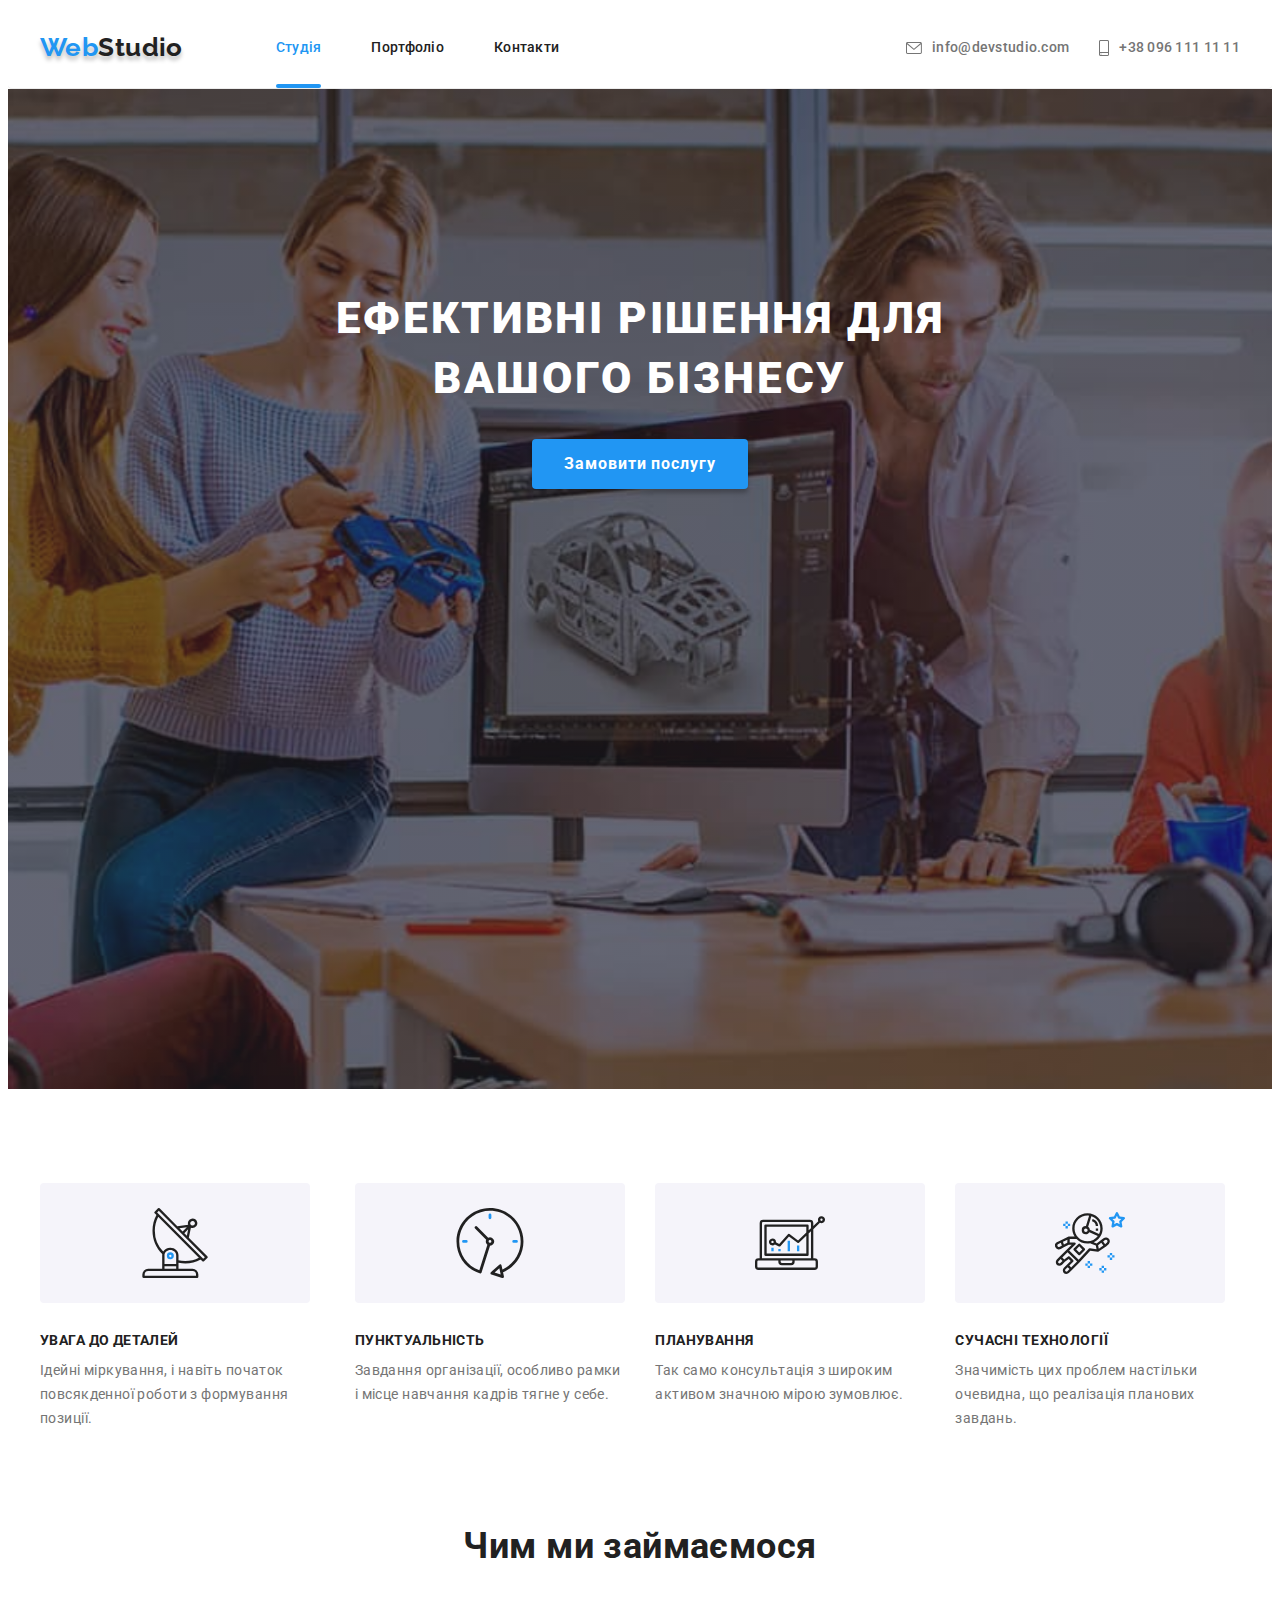
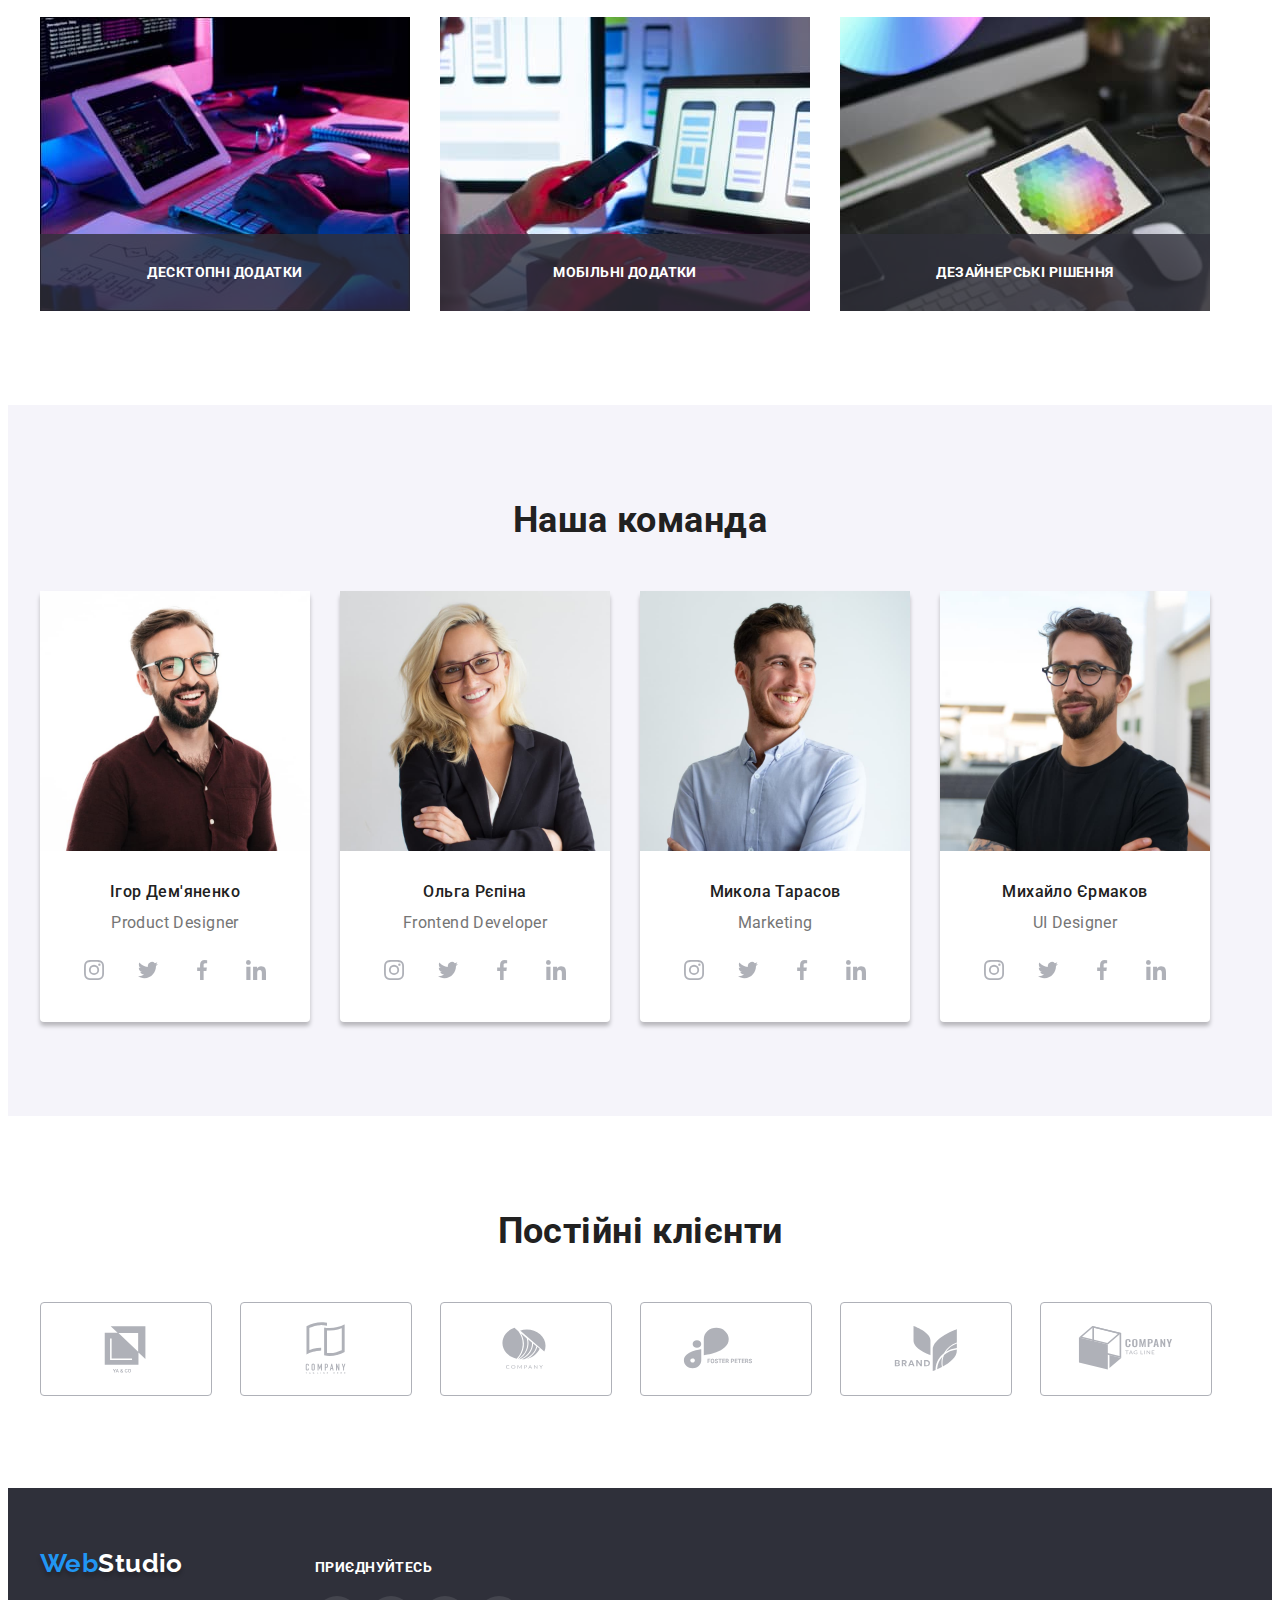
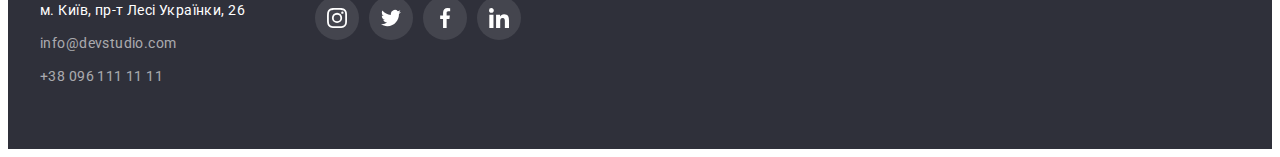
==== commit 9ee223d6: "add edits" ====
--- a/index.html
+++ b/index.html
@@ -45,7 +45,7 @@
     <section class="hero">
       <div class="conteiner">
         <h1 class="promo-title">Ефективні рішення для вашого бізнесу</h1>
-        <button class="button buttons" type="button">Замовити послугу</button>
+        <button type="button" class="button buttons" data-modal-open>Замовити послугу</button>
       </div>
     </section>
     <section class="section">
@@ -290,12 +290,14 @@
     </div>
 
   </footer>
-  <div class="backdrop">
-    <div class="modal"><button type="button" class="close-modal"><svg class="icon-button-close" width="18" height="18">
+  <div class="backdrop is-hidden" data-modal>
+    <div class="modal"><button type="button" class="close-modal" data-modal-close><svg class="icon-button-close"
+          width="18" height="18">
           <use href="/images/icons.svg#icon-close"></use>
         </svg>
       </button></div>
   </div>
+  <script src="./js/modal.js"></script>
 </body>
 
 </html>--- a/css/styles.css
+++ b/css/styles.css
@@ -466,7 +466,198 @@
     transition: fill var(--transition-dur-fun);
 }
 
+
+/* Футер */
+
+.foot {
+    background-color: var(--hero-footer-color);
+    padding-top: 60px;
+    padding-bottom: 60px;
+}
+
+.logo-contacts {
+    margin-right: 70px;
+}
+
+.foot .logo {
+    display: block;
+    margin-bottom: 20px;
+}
+
+.logo-footer {
+    color: var(--primary-white-color);
+}
+
+.address-link {
+    display: block;
+    font-style: normal;
+    /*исходный текст был курсивным, поэтому поставила font-style: normal */
+    line-height: 1.71;
+    text-decoration: none;
+    color: var(--primary-white-color);
+    transition: color var(--transition-dur-fun);
+}
+
+.items-footer:not(:last-child) {
+    margin-bottom: 9px;
+}
+
+.footer {
+    display: flex;
+    align-items: baseline;
+}
+
+
+.footer-link {
+    display: block;
+    line-height: 1.71;
+    font-style: normal;
+    /*исходный текст был курсивным, поэтому поставила font-style: normal */
+    color: var(--grey-shadow);
+
+    transition: color var(--transition-dur-fun);
+}
+
+.network {
+    color: var(--primary-white-color);
+    margin-bottom: 20px;
+}
+
+.dark {
+    background-color: rgba(255, 255, 255, 0.1);
+}
+
+
+.icons-network {
+    width: 20px;
+    height: 20px;
+    fill: var(--primary-white-color);
+}
+
+.social-link:hover,
+.social-link:focus {
+    background-color: var(--accent-color);
+}
+
+
+/* Сторінка портфоліо */
+
+.list-button {
+    display: flex;
+    justify-content: center;
+    margin-bottom: 50px;
+    gap: 8px;
+}
+
+.button-filter {
+    color: var(--title-text-color);
+    background-color: var(--section-grey-color);
+    font-weight: 500;
+    font-size: 16px;
+    line-height: 1.62;
+    letter-spacing: inherit;
+
+    padding: 6px 22px;
+    transition: background-color var(--transition-dur-fun),
+        color var(--transition-dur-fun),
+        box-shadow var(--transition-dur-fun);
+}
+
+.button-filter:hover,
+.button-filter:focus {
+    background-color: var(--accent-color);
+    color: var(--primary-white-color);
+    box-shadow: 0px 3px 1px rgba(0, 0, 0, 0.1),
+        0px 1px 2px rgba(0, 0, 0, 0.08),
+        0px 2px 2px rgba(0, 0, 0, 0.12);
+}
+
+.list-portfolio {
+    display: flex;
+    flex-wrap: wrap;
+    gap: 30px;
+}
+
+.border {
+    padding: 20px 24px;
+    /* Встановить стилі правої рамки */
+    border-right-width: 1px;
+    border-right-style: solid;
+    border-right-color: var(--portfolio-border-color);
+
+    /* Встановить стилі нижньої рамки */
+    border-bottom-width: 1px;
+    border-bottom-style: solid;
+    border-bottom-color: var(--portfolio-border-color);
+
+    /* Встановить стилі лівої рамки */
+    border-left-width: 1px;
+    border-left-style: solid;
+    border-left-color: var(--portfolio-border-color);
+}
+
+.link-portfolio {
+    display: block;
+
+    color: var(--primary-text-color);
+    transition: box-shadow var(--transition-dur-fun);
+}
+
+.link-portfolio:hover,
+.link-portfolio:focus {
+    box-shadow: 1px 4px 6px 0px rgba(0, 0, 0, 0.16),
+        0px 4px 4px 0px rgba(0, 0, 0, 0.06),
+        0px 1px 1px 0px rgba(0, 0, 0, 0.12);
+}
+
+.portfolio-title {
+    margin-bottom: 4px;
+
+    color: var(--title-text-color);
+    font-weight: 700;
+    font-size: 18px;
+    line-height: 2;
+    letter-spacing: 0.06em;
+}
+
+.about-portfolio {
+    font-size: 16px;
+    line-height: 1.88;
+}
+
+.list-wrapper {
+    position: relative;
+    overflow: hidden;
+}
+
+.overlay {
+    position: absolute;
+    top: 0;
+    left: 0;
+    width: 100%;
+    height: 100%;
+    padding: 63px 24px;
+
+    font-weight: 400;
+    font-size: 18px;
+    line-height: 1.3;
+    text-align: left;
+
+    background-color: rgba(33, 150, 243, 0.9);
+    color: var(--primary-white-color);
+
+    overflow: auto;
+    transform: translateY(100%);
+    transition: transform var(--transition-dur-fun);
+}
+
+.link-portfolio:hover .overlay,
+.link-portfolio:focus .overlay {
+    transform: translateY(0%);
+}
+
 /* Модальне вікно */
+
 .backdrop {
     position: fixed;
     top: 0;
@@ -476,6 +667,13 @@
 
     background-color: rgba(0, 0, 0, 0.2);
     z-index: 100;
+    transition: visibility var(--transition-dur-fun), opacity var(--transition-dur-fun);
+}
+
+.backdrop.is-hidden {
+    visibility: hidden;
+    opacity: 0;
+    pointer-events: none;
 }
 
 .modal {
@@ -501,193 +699,4 @@
     border-radius: 50%;
     background-color: transparent;
     border: 1px solid rgba(0, 0, 0, 0.1);
-}
-
-/* Футер */
-
-.foot {
-    background-color: var(--hero-footer-color);
-    padding-top: 60px;
-    padding-bottom: 60px;
-}
-
-.logo-contacts {
-    margin-right: 70px;
-}
-
-.foot .logo {
-    display: block;
-    margin-bottom: 20px;
-}
-
-.logo-footer {
-    color: var(--primary-white-color);
-}
-
-.address-link {
-    display: block;
-    font-style: normal;
-    /*исходный текст был курсивным, поэтому поставила font-style: normal */
-    line-height: 1.71;
-    text-decoration: none;
-    color: var(--primary-white-color);
-    transition: color var(--transition-dur-fun);
-}
-
-.items-footer:not(:last-child) {
-    margin-bottom: 9px;
-}
-
-.footer {
-    display: flex;
-    align-items: baseline;
-}
-
-
-.footer-link {
-    display: block;
-    line-height: 1.71;
-    font-style: normal;
-    /*исходный текст был курсивным, поэтому поставила font-style: normal */
-    color: var(--grey-shadow);
-
-    transition: color var(--transition-dur-fun);
-}
-
-.network {
-    color: var(--primary-white-color);
-    margin-bottom: 20px;
-}
-
-.dark {
-    background-color: rgba(255, 255, 255, 0.1);
-}
-
-
-.icons-network {
-    width: 20px;
-    height: 20px;
-    fill: var(--primary-white-color);
-}
-
-.social-link:hover,
-.social-link:focus {
-    background-color: var(--accent-color);
-}
-
-
-/* Сторінка портфоліо */
-
-.list-button {
-    display: flex;
-    justify-content: center;
-    margin-bottom: 50px;
-    gap: 8px;
-}
-
-.button-filter {
-    color: var(--title-text-color);
-    background-color: var(--section-grey-color);
-    font-weight: 500;
-    font-size: 16px;
-    line-height: 1.62;
-    letter-spacing: inherit;
-
-    padding: 6px 22px;
-    transition: background-color var(--transition-dur-fun),
-        color var(--transition-dur-fun),
-        box-shadow var(--transition-dur-fun);
-}
-
-.button-filter:hover,
-.button-filter:focus {
-    background-color: var(--accent-color);
-    color: var(--primary-white-color);
-    box-shadow: 0px 3px 1px rgba(0, 0, 0, 0.1),
-        0px 1px 2px rgba(0, 0, 0, 0.08),
-        0px 2px 2px rgba(0, 0, 0, 0.12);
-}
-
-.list-portfolio {
-    display: flex;
-    flex-wrap: wrap;
-    gap: 30px;
-}
-
-.border {
-    padding: 20px 24px;
-    /* Встановить стилі правої рамки */
-    border-right-width: 1px;
-    border-right-style: solid;
-    border-right-color: var(--portfolio-border-color);
-
-    /* Встановить стилі нижньої рамки */
-    border-bottom-width: 1px;
-    border-bottom-style: solid;
-    border-bottom-color: var(--portfolio-border-color);
-
-    /* Встановить стилі лівої рамки */
-    border-left-width: 1px;
-    border-left-style: solid;
-    border-left-color: var(--portfolio-border-color);
-}
-
-.link-portfolio {
-    display: block;
-
-    color: var(--primary-text-color);
-    transition: box-shadow var(--transition-dur-fun);
-}
-
-.link-portfolio:hover,
-.link-portfolio:focus {
-    box-shadow: 1px 4px 6px 0px rgba(0, 0, 0, 0.16),
-        0px 4px 4px 0px rgba(0, 0, 0, 0.06),
-        0px 1px 1px 0px rgba(0, 0, 0, 0.12);
-}
-
-.portfolio-title {
-    margin-bottom: 4px;
-
-    color: var(--title-text-color);
-    font-weight: 700;
-    font-size: 18px;
-    line-height: 2;
-    letter-spacing: 0.06em;
-}
-
-.about-portfolio {
-    font-size: 16px;
-    line-height: 1.88;
-}
-
-.list-wrapper {
-    position: relative;
-    overflow: hidden;
-}
-
-.overlay {
-    position: absolute;
-    top: 0;
-    left: 0;
-    width: 100%;
-    height: 100%;
-    padding: 63px 24px;
-
-    font-weight: 400;
-    font-size: 18px;
-    line-height: 1.3;
-    text-align: left;
-
-    background-color: rgba(33, 150, 243, 0.9);
-    color: var(--primary-white-color);
-
-    overflow: auto;
-    transform: translateY(100%);
-    transition: transform var(--transition-dur-fun);
-}
-
-.link-portfolio:hover .overlay,
-.link-portfolio:focus .overlay {
-    transform: translateY(0%);
 }